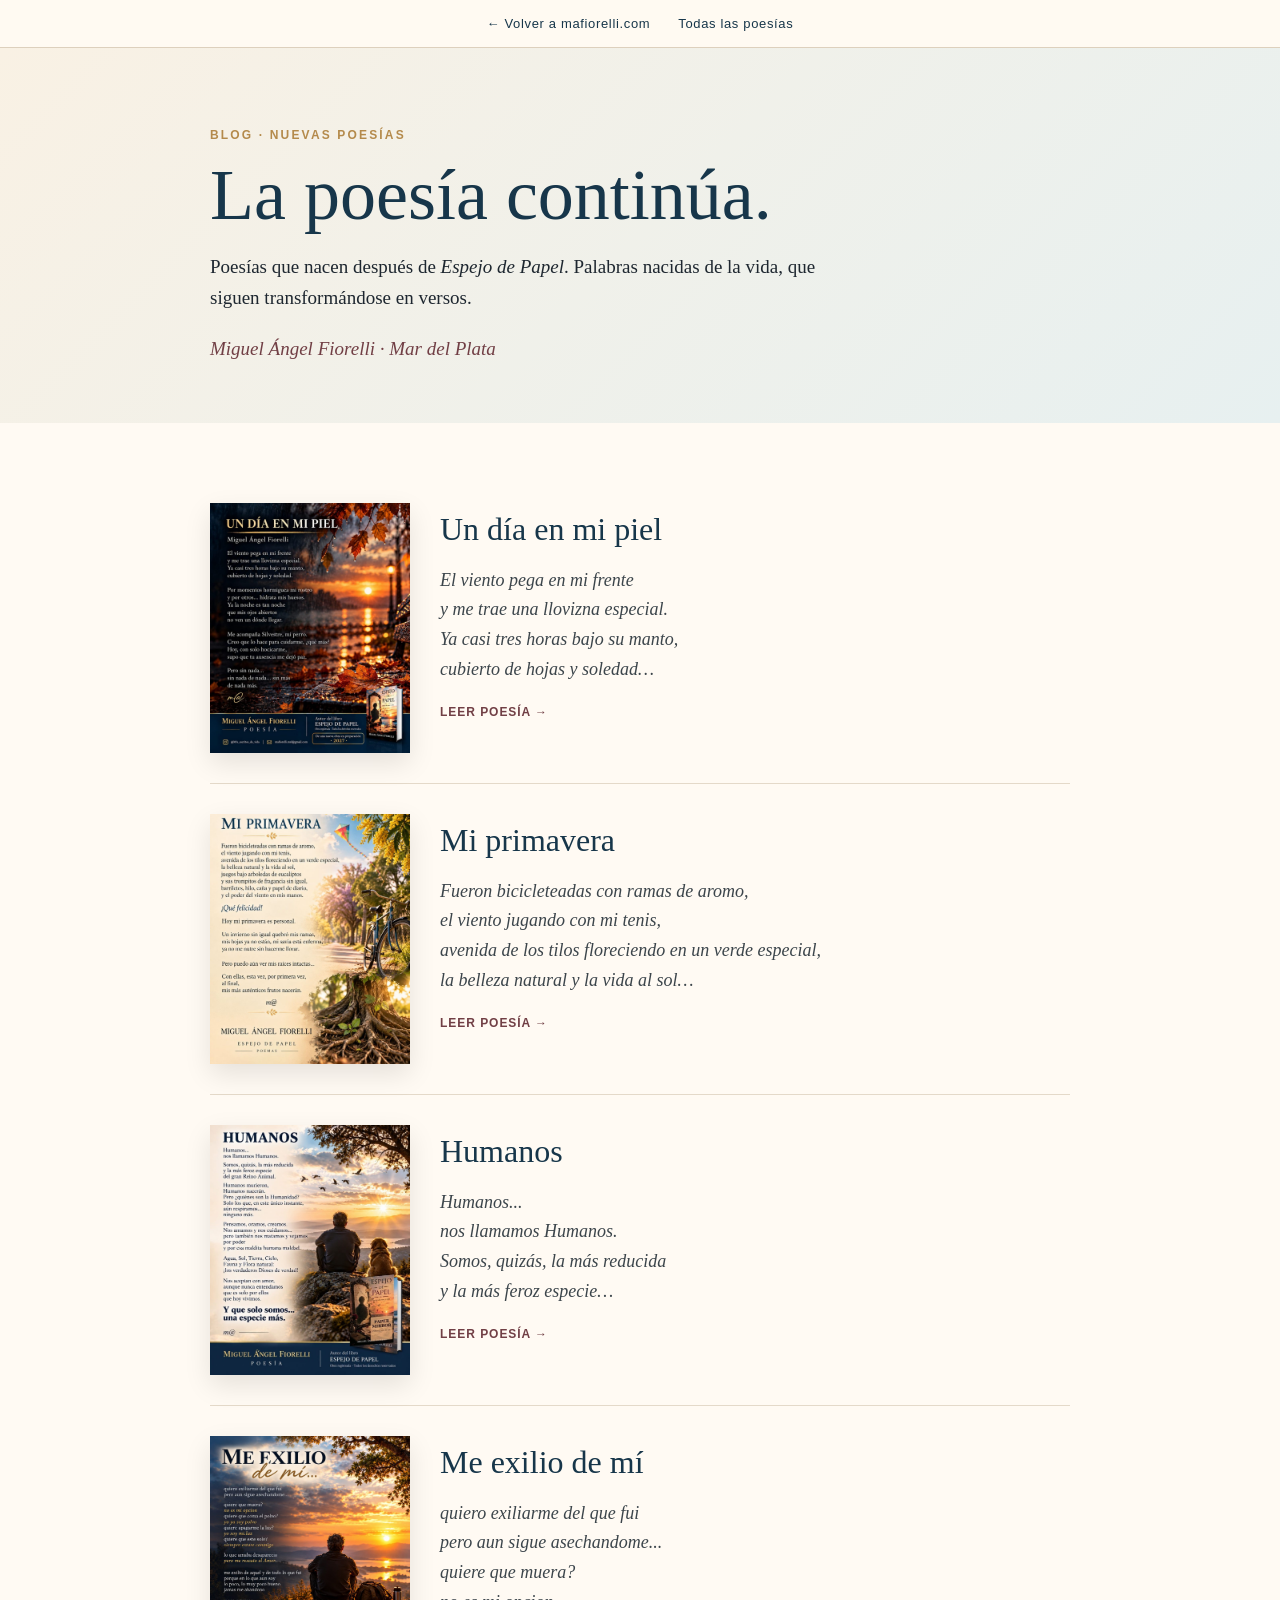
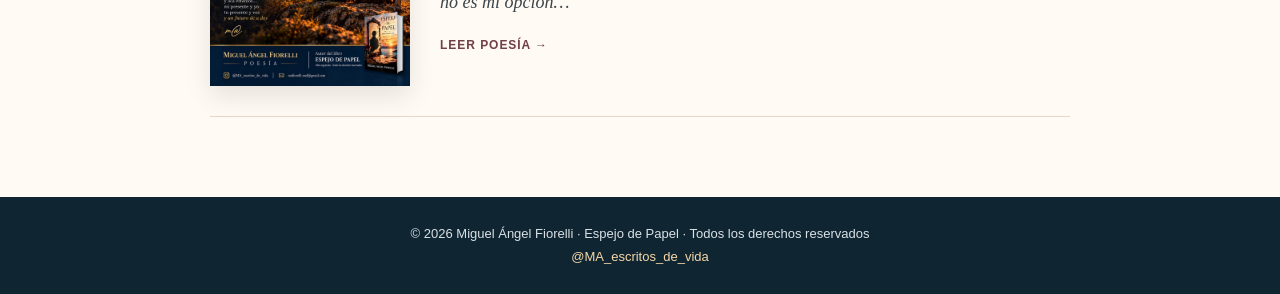
==== blog/index.html @ b0fe0017 "Add files via upload" ====
<!DOCTYPE html>
<html lang="es"><head><meta charset="utf-8"><meta name="viewport" content="width=device-width,initial-scale=1">
<title>Poesías · Miguel Ángel Fiorelli</title>
<meta name="description" content="Nuevas poesías de Miguel Ángel Fiorelli, poeta de Mar del Plata, autor de Espejo de Papel.">
<meta property="og:title" content="Poesías · Miguel Ángel Fiorelli">
<meta property="og:description" content="Nuevas poesías de Miguel Ángel Fiorelli, poeta de Mar del Plata, autor de Espejo de Papel.">
<meta property="og:type" content="article">
<meta property="og:url" content="https://mafiorelli.com/blog/">
<meta property="og:image" content="https://mafiorelli.com/blog/img/un-dia-en-mi-piel.jpg">
<link rel="stylesheet" href="estilo.css">
</head><body>
<nav class="nav"><a href="../">← Volver a mafiorelli.com</a><a href="./">Todas las poesías</a></nav>
<header class="head">
<div class="eyebrow">BLOG · NUEVAS POESÍAS</div>
<h1>La poesía continúa.</h1>
<p>Poesías que nacen después de <em>Espejo de Papel</em>. Palabras nacidas de la vida, que siguen transformándose en versos.</p>
<p class="sig">Miguel Ángel Fiorelli · Mar del Plata</p>
</header>
<main class="list">
<article class="item"><a href="un-dia-en-mi-piel.html"><img src="img/un-dia-en-mi-piel.jpg" alt="" loading="lazy"></a><div><h2><a href="un-dia-en-mi-piel.html">Un día en mi piel</a></h2><p class="excerpt">El viento pega en mi frente<br>y me trae una llovizna especial.<br>Ya casi tres horas bajo su manto,<br>cubierto de hojas y soledad…</p><a class="more" href="un-dia-en-mi-piel.html">LEER POESÍA →</a></div></article>
<article class="item"><a href="mi-primavera.html"><img src="img/mi-primavera.jpg" alt="" loading="lazy"></a><div><h2><a href="mi-primavera.html">Mi primavera</a></h2><p class="excerpt">Fueron bicicleteadas con ramas de aromo,<br>el viento jugando con mi tenis,<br>avenida de los tilos floreciendo en un verde especial,<br>la belleza natural y la vida al sol…</p><a class="more" href="mi-primavera.html">LEER POESÍA →</a></div></article>
<article class="item"><a href="humanos.html"><img src="img/humanos.jpg" alt="" loading="lazy"></a><div><h2><a href="humanos.html">Humanos</a></h2><p class="excerpt">Humanos...<br>nos llamamos Humanos.<br>Somos, quizás, la más reducida<br>y la más feroz especie…</p><a class="more" href="humanos.html">LEER POESÍA →</a></div></article>
<article class="item"><a href="me-exilio-de-mi.html"><img src="img/me-exilio-de-mi.jpg" alt="" loading="lazy"></a><div><h2><a href="me-exilio-de-mi.html">Me exilio de mí</a></h2><p class="excerpt">quiero exiliarme del que fui<br>pero aun sigue asechandome...<br>quiere que muera?<br>no es mi opcion…</p><a class="more" href="me-exilio-de-mi.html">LEER POESÍA →</a></div></article>
</main>
<footer class="footer">© 2026 Miguel Ángel Fiorelli · Espejo de Papel · Todos los derechos reservados<br><a href="https://www.instagram.com/MA_escritos_de_vida/" target="_blank" rel="noopener noreferrer">@MA_escritos_de_vida</a></footer>
</body></html>
---- blog/estilo.css ----
/* Estilo del blog de mafiorelli.com · mismos colores que la web principal */
:root{--ink:#1e2730;--navy:#17364a;--gold:#b48a4b;--paper:#f7f1e7;--cream:#fffaf3;--wine:#713f45;--muted:#66727a}
*{box-sizing:border-box}
html,body{max-width:100%;overflow-x:hidden}
body{margin:0;color:var(--ink);font-family:Georgia,'Times New Roman',serif;background:var(--cream);line-height:1.65}
a{color:inherit}
img{max-width:100%;display:block}
.nav{position:sticky;top:0;z-index:50;background:rgba(255,250,243,.96);border-bottom:1px solid #ddd0bd;display:flex;justify-content:center;gap:28px;padding:13px 18px;font-family:Arial,sans-serif}
.nav a{text-decoration:none;font-size:13px;letter-spacing:.05em;color:var(--navy)}
.nav a:hover{color:var(--gold)}
.eyebrow{font:700 12px/1.2 Arial,sans-serif;letter-spacing:.18em;color:var(--gold);text-transform:uppercase}
.btn{display:inline-block;padding:13px 20px;border-radius:3px;background:var(--navy);color:#fff;text-decoration:none;font:700 12px Arial,sans-serif;letter-spacing:.08em;margin:10px 8px 0 0}
.btn.alt{background:transparent;color:var(--navy);border:1px solid var(--navy)}

/* Lista de poesías */
.head{padding:80px max(24px,calc((100% - 860px)/2)) 40px;background:linear-gradient(135deg,#f9f1e4,#e7f0f0)}
.head h1{font-size:clamp(42px,6vw,72px);line-height:1;color:var(--navy);font-weight:500;margin:16px 0 20px}
.head p{font-size:19px;max-width:640px}
.head .sig{color:var(--wine);font-style:italic}
.list{padding:50px max(24px,calc((100% - 860px)/2)) 80px}
.item{display:grid;grid-template-columns:200px 1fr;gap:30px;align-items:start;padding:30px 0;border-bottom:1px solid #e4d9c9}
.item img{width:100%;aspect-ratio:4/5;object-fit:cover;box-shadow:0 10px 25px #0000001a}
.item h2{font-size:32px;color:var(--navy);font-weight:500;margin:0 0 10px}
.item h2 a{text-decoration:none}
.excerpt{font-style:italic;font-size:18px;color:#3c454b;margin:0 0 14px}
.more{font:700 12px Arial,sans-serif;letter-spacing:.08em;color:var(--wine);text-decoration:none}

/* Página de una poesía */
.poem{padding:70px max(24px,calc((100% - 680px)/2)) 80px}
.poem h1{font-size:clamp(40px,6vw,64px);line-height:1.05;color:var(--navy);font-weight:500;margin:14px 0 6px}
.author{font-size:19px;color:var(--wine);font-style:italic;margin-bottom:34px}
.verses p{font-size:21px;line-height:1.7;margin:0 0 26px}
.verses .hl{color:var(--wine);font-style:italic}
.firma{font-size:26px;font-style:italic;color:var(--gold);margin:6px 0 40px}
.poem-img{margin:0 0 30px;padding:10px;background:#fff;border:1px solid #dfd2c0;box-shadow:0 12px 28px #0000000d}
.poem-img figcaption{text-align:center;color:var(--muted);font-size:13px;padding-top:8px}
.actions{margin-bottom:30px}
.pager{display:flex;justify-content:space-between;gap:20px;padding:22px 0;border-top:1px solid #e4d9c9;border-bottom:1px solid #e4d9c9;font:600 14px Arial,sans-serif}
.pager a{text-decoration:none;color:var(--navy)}
.pager .next{text-align:right;margin-left:auto}
.book{margin-top:40px;padding:28px;background:var(--paper);border-left:4px solid var(--gold)}
.book p{margin:0 0 6px;font-size:18px}

.footer{background:#102532;color:#d9e1e5;text-align:center;padding:25px;font:13px/1.8 Arial,sans-serif}
.footer a{color:#f4d8a6;text-decoration:none}

@media(max-width:600px){
  .nav{gap:16px}.nav a{font-size:12px}
  .head{padding:60px 18px 30px}
  .list{padding:30px 18px 60px}
  .item{grid-template-columns:1fr;gap:16px}
  .item img{aspect-ratio:auto}
  .poem{padding:50px 18px 60px}
  .verses p{font-size:19px}
  .btn{display:block;text-align:center;margin:10px 0 0}
}
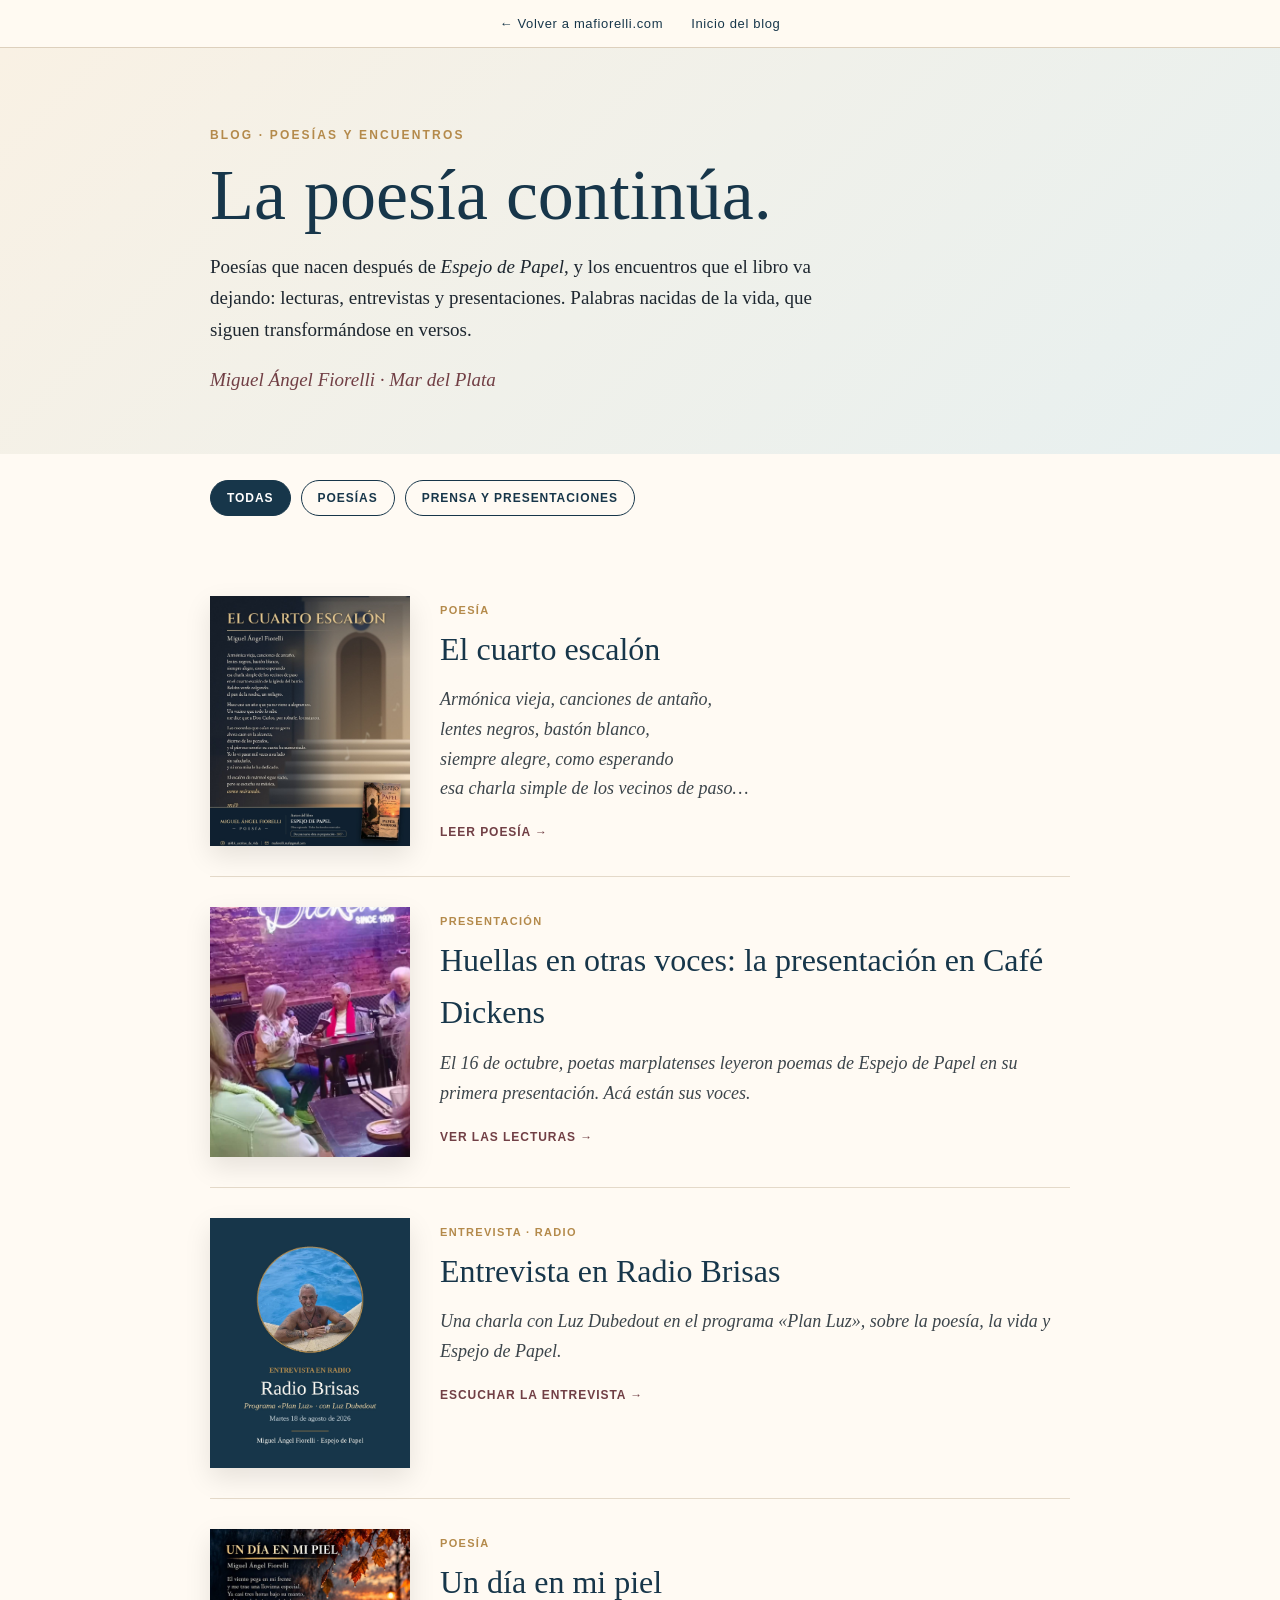
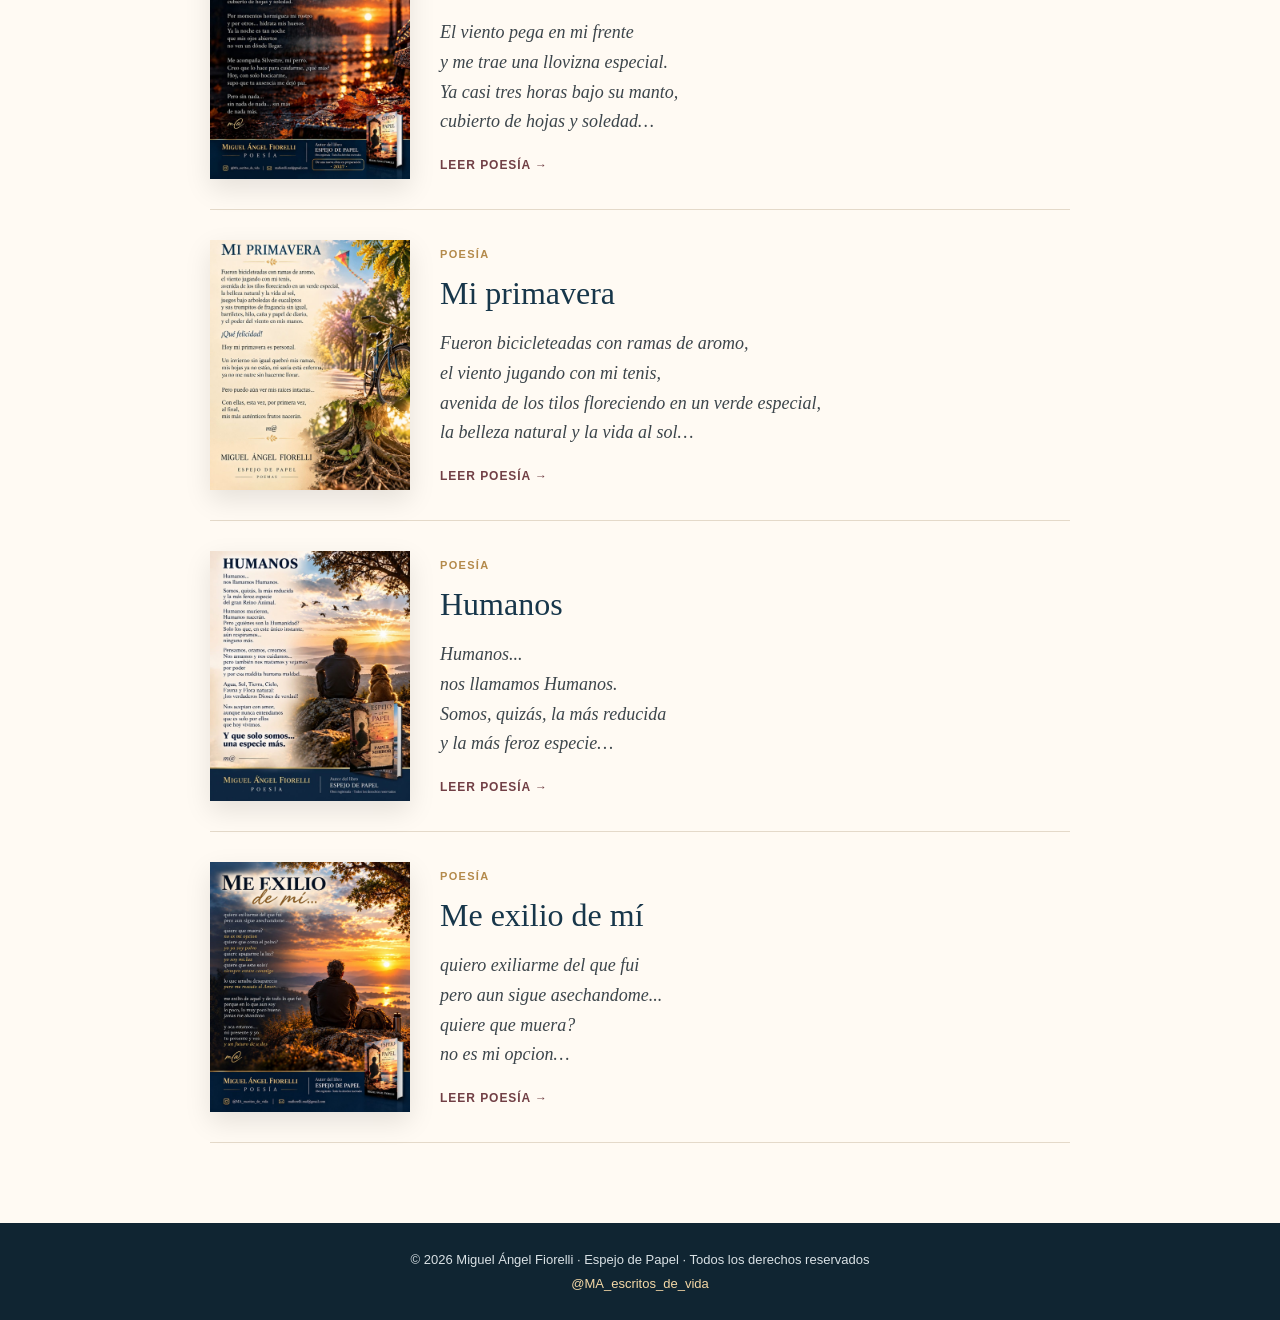
==== commit 37d3ac25: "Add files via upload" ====
--- a/blog/index.html
+++ b/blog/index.html
@@ -1,26 +1,46 @@
 <!DOCTYPE html>
 <html lang="es"><head><meta charset="utf-8"><meta name="viewport" content="width=device-width,initial-scale=1">
-<title>Poesías · Miguel Ángel Fiorelli</title>
-<meta name="description" content="Nuevas poesías de Miguel Ángel Fiorelli, poeta de Mar del Plata, autor de Espejo de Papel.">
-<meta property="og:title" content="Poesías · Miguel Ángel Fiorelli">
-<meta property="og:description" content="Nuevas poesías de Miguel Ángel Fiorelli, poeta de Mar del Plata, autor de Espejo de Papel.">
+<title>Blog · Miguel Ángel Fiorelli</title>
+<meta name="description" content="Poesías, entrevistas y presentaciones de Miguel Ángel Fiorelli, poeta de Mar del Plata, autor de Espejo de Papel.">
+<meta property="og:title" content="Blog · Miguel Ángel Fiorelli">
+<meta property="og:description" content="Poesías, entrevistas y presentaciones de Miguel Ángel Fiorelli, poeta de Mar del Plata, autor de Espejo de Papel.">
 <meta property="og:type" content="article">
 <meta property="og:url" content="https://mafiorelli.com/blog/">
-<meta property="og:image" content="https://mafiorelli.com/blog/img/un-dia-en-mi-piel.jpg">
+<meta property="og:image" content="https://mafiorelli.com/blog/img/el-cuarto-escalon.jpg">
 <link rel="stylesheet" href="estilo.css">
 </head><body>
-<nav class="nav"><a href="../">← Volver a mafiorelli.com</a><a href="./">Todas las poesías</a></nav>
+<nav class="nav"><a href="../">← Volver a mafiorelli.com</a><a href="./">Inicio del blog</a></nav>
 <header class="head">
-<div class="eyebrow">BLOG · NUEVAS POESÍAS</div>
+<div class="eyebrow">BLOG · POESÍAS Y ENCUENTROS</div>
 <h1>La poesía continúa.</h1>
-<p>Poesías que nacen después de <em>Espejo de Papel</em>. Palabras nacidas de la vida, que siguen transformándose en versos.</p>
+<p>Poesías que nacen después de <em>Espejo de Papel</em>, y los encuentros que el libro va dejando: lecturas, entrevistas y presentaciones. Palabras nacidas de la vida, que siguen transformándose en versos.</p>
 <p class="sig">Miguel Ángel Fiorelli · Mar del Plata</p>
 </header>
+<nav class="tabs" aria-label="Secciones del blog">
+<a class="tab on" href="#todas" data-sec="todas">Todas</a>
+<a class="tab" href="#poesias" data-sec="poesias">Poesías</a>
+<a class="tab" href="#prensa" data-sec="prensa">Prensa y presentaciones</a>
+</nav>
 <main class="list">
-<article class="item"><a href="un-dia-en-mi-piel.html"><img src="img/un-dia-en-mi-piel.jpg" alt="" loading="lazy"></a><div><h2><a href="un-dia-en-mi-piel.html">Un día en mi piel</a></h2><p class="excerpt">El viento pega en mi frente<br>y me trae una llovizna especial.<br>Ya casi tres horas bajo su manto,<br>cubierto de hojas y soledad…</p><a class="more" href="un-dia-en-mi-piel.html">LEER POESÍA →</a></div></article>
-<article class="item"><a href="mi-primavera.html"><img src="img/mi-primavera.jpg" alt="" loading="lazy"></a><div><h2><a href="mi-primavera.html">Mi primavera</a></h2><p class="excerpt">Fueron bicicleteadas con ramas de aromo,<br>el viento jugando con mi tenis,<br>avenida de los tilos floreciendo en un verde especial,<br>la belleza natural y la vida al sol…</p><a class="more" href="mi-primavera.html">LEER POESÍA →</a></div></article>
-<article class="item"><a href="humanos.html"><img src="img/humanos.jpg" alt="" loading="lazy"></a><div><h2><a href="humanos.html">Humanos</a></h2><p class="excerpt">Humanos...<br>nos llamamos Humanos.<br>Somos, quizás, la más reducida<br>y la más feroz especie…</p><a class="more" href="humanos.html">LEER POESÍA →</a></div></article>
-<article class="item"><a href="me-exilio-de-mi.html"><img src="img/me-exilio-de-mi.jpg" alt="" loading="lazy"></a><div><h2><a href="me-exilio-de-mi.html">Me exilio de mí</a></h2><p class="excerpt">quiero exiliarme del que fui<br>pero aun sigue asechandome...<br>quiere que muera?<br>no es mi opcion…</p><a class="more" href="me-exilio-de-mi.html">LEER POESÍA →</a></div></article>
+<article class="item" data-sec="poesias"><a href="el-cuarto-escalon.html"><img src="img/el-cuarto-escalon.jpg" alt="" loading="lazy"></a><div><span class="tag">Poesía</span><h2><a href="el-cuarto-escalon.html">El cuarto escalón</a></h2><p class="excerpt">Armónica vieja, canciones de antaño,<br>lentes negros, bastón blanco,<br>siempre alegre, como esperando<br>esa charla simple de los vecinos de paso…</p><a class="more" href="el-cuarto-escalon.html">LEER POESÍA →</a></div></article>
+<article class="item" data-sec="prensa"><a href="presentacion-espejo-de-papel.html"><img src="img/presentacion-espejo-de-papel.jpg" alt="" loading="lazy"></a><div><span class="tag">Presentación</span><h2><a href="presentacion-espejo-de-papel.html">Huellas en otras voces: la presentación en Café Dickens</a></h2><p class="excerpt">El 16 de octubre, poetas marplatenses leyeron poemas de <em>Espejo de Papel</em> en su primera presentación. Acá están sus voces.</p><a class="more" href="presentacion-espejo-de-papel.html">VER LAS LECTURAS →</a></div></article>
+<article class="item" data-sec="prensa"><a href="entrevista-radio-brisas.html"><img src="img/entrevista-radio-brisas.jpg" alt="" loading="lazy"></a><div><span class="tag">Entrevista · Radio</span><h2><a href="entrevista-radio-brisas.html">Entrevista en Radio Brisas</a></h2><p class="excerpt">Una charla con Luz Dubedout en el programa «Plan Luz», sobre la poesía, la vida y <em>Espejo de Papel</em>.</p><a class="more" href="entrevista-radio-brisas.html">ESCUCHAR LA ENTREVISTA →</a></div></article>
+<article class="item" data-sec="poesias"><a href="un-dia-en-mi-piel.html"><img src="img/un-dia-en-mi-piel.jpg" alt="" loading="lazy"></a><div><span class="tag">Poesía</span><h2><a href="un-dia-en-mi-piel.html">Un día en mi piel</a></h2><p class="excerpt">El viento pega en mi frente<br>y me trae una llovizna especial.<br>Ya casi tres horas bajo su manto,<br>cubierto de hojas y soledad…</p><a class="more" href="un-dia-en-mi-piel.html">LEER POESÍA →</a></div></article>
+<article class="item" data-sec="poesias"><a href="mi-primavera.html"><img src="img/mi-primavera.jpg" alt="" loading="lazy"></a><div><span class="tag">Poesía</span><h2><a href="mi-primavera.html">Mi primavera</a></h2><p class="excerpt">Fueron bicicleteadas con ramas de aromo,<br>el viento jugando con mi tenis,<br>avenida de los tilos floreciendo en un verde especial,<br>la belleza natural y la vida al sol…</p><a class="more" href="mi-primavera.html">LEER POESÍA →</a></div></article>
+<article class="item" data-sec="poesias"><a href="humanos.html"><img src="img/humanos.jpg" alt="" loading="lazy"></a><div><span class="tag">Poesía</span><h2><a href="humanos.html">Humanos</a></h2><p class="excerpt">Humanos...<br>nos llamamos Humanos.<br>Somos, quizás, la más reducida<br>y la más feroz especie…</p><a class="more" href="humanos.html">LEER POESÍA →</a></div></article>
+<article class="item" data-sec="poesias"><a href="me-exilio-de-mi.html"><img src="img/me-exilio-de-mi.jpg" alt="" loading="lazy"></a><div><span class="tag">Poesía</span><h2><a href="me-exilio-de-mi.html">Me exilio de mí</a></h2><p class="excerpt">quiero exiliarme del que fui<br>pero aun sigue asechandome...<br>quiere que muera?<br>no es mi opcion…</p><a class="more" href="me-exilio-de-mi.html">LEER POESÍA →</a></div></article>
 </main>
 <footer class="footer">© 2026 Miguel Ángel Fiorelli · Espejo de Papel · Todos los derechos reservados<br><a href="https://www.instagram.com/MA_escritos_de_vida/" target="_blank" rel="noopener noreferrer">@MA_escritos_de_vida</a></footer>
+<script>
+(function(){
+  var tabs=document.querySelectorAll('.tab'),items=document.querySelectorAll('.item');
+  function show(sec){
+    if(['todas','poesias','prensa'].indexOf(sec)<0)sec='todas';
+    tabs.forEach(function(t){t.classList.toggle('on',t.dataset.sec===sec)});
+    items.forEach(function(i){i.classList.toggle('oculto',sec!=='todas'&&i.dataset.sec!==sec)});
+  }
+  tabs.forEach(function(t){t.addEventListener('click',function(e){e.preventDefault();show(t.dataset.sec);history.replaceState(null,'','#'+t.dataset.sec)})});
+  show((location.hash||'#todas').slice(1));
+})();
+</script>
 </body></html>
--- a/blog/estilo.css
+++ b/blog/estilo.css
@@ -54,3 +54,25 @@
   .verses p{font-size:19px}
   .btn{display:block;text-align:center;margin:10px 0 0}
 }
+
+/* Secciones del blog (botones arriba de la lista) */
+.tabs{display:flex;flex-wrap:wrap;gap:10px;padding:26px max(24px,calc((100% - 860px)/2)) 0}
+.tab{font:700 12px Arial,sans-serif;letter-spacing:.08em;text-transform:uppercase;padding:10px 16px;border:1px solid var(--navy);border-radius:30px;background:transparent;color:var(--navy);cursor:pointer;text-decoration:none}
+.tab.on,.tab:hover{background:var(--navy);color:#fff}
+.tag{display:inline-block;font:700 11px Arial,sans-serif;letter-spacing:.12em;color:var(--gold);text-transform:uppercase;margin-bottom:6px}
+.item.oculto{display:none}
+
+/* Entradas de prensa y presentaciones */
+.intro-text p{font-size:19px;line-height:1.7;margin:0 0 20px}
+.ficha{background:var(--paper);border-left:4px solid var(--gold);padding:20px 24px;margin:0 0 30px;font-size:17px}
+.ficha p{margin:0 0 4px}
+.audio{margin:0 0 34px;padding:18px;background:#fff;border:1px solid #dfd2c0}
+.audio audio{width:100%}
+.audio p{margin:10px 0 0;color:var(--muted);font-size:14px;text-align:center}
+.lecturas{display:grid;grid-template-columns:repeat(2,1fr);gap:26px;margin:10px 0 36px}
+.lectura{margin:0;background:#fff;border:1px solid #dfd2c0;padding:10px}
+.lectura video{width:100%;aspect-ratio:9/16;object-fit:cover;background:#102532}
+.lectura figcaption{padding:10px 4px 2px;font-size:16px}
+.lectura figcaption strong{color:var(--navy)}
+.poem h2{font-size:30px;color:var(--navy);font-weight:500;margin:40px 0 14px}
+@media(max-width:600px){.tabs{padding:22px 18px 0;gap:8px}.tab{font-size:11px;padding:9px 13px}.lecturas{grid-template-columns:1fr}}
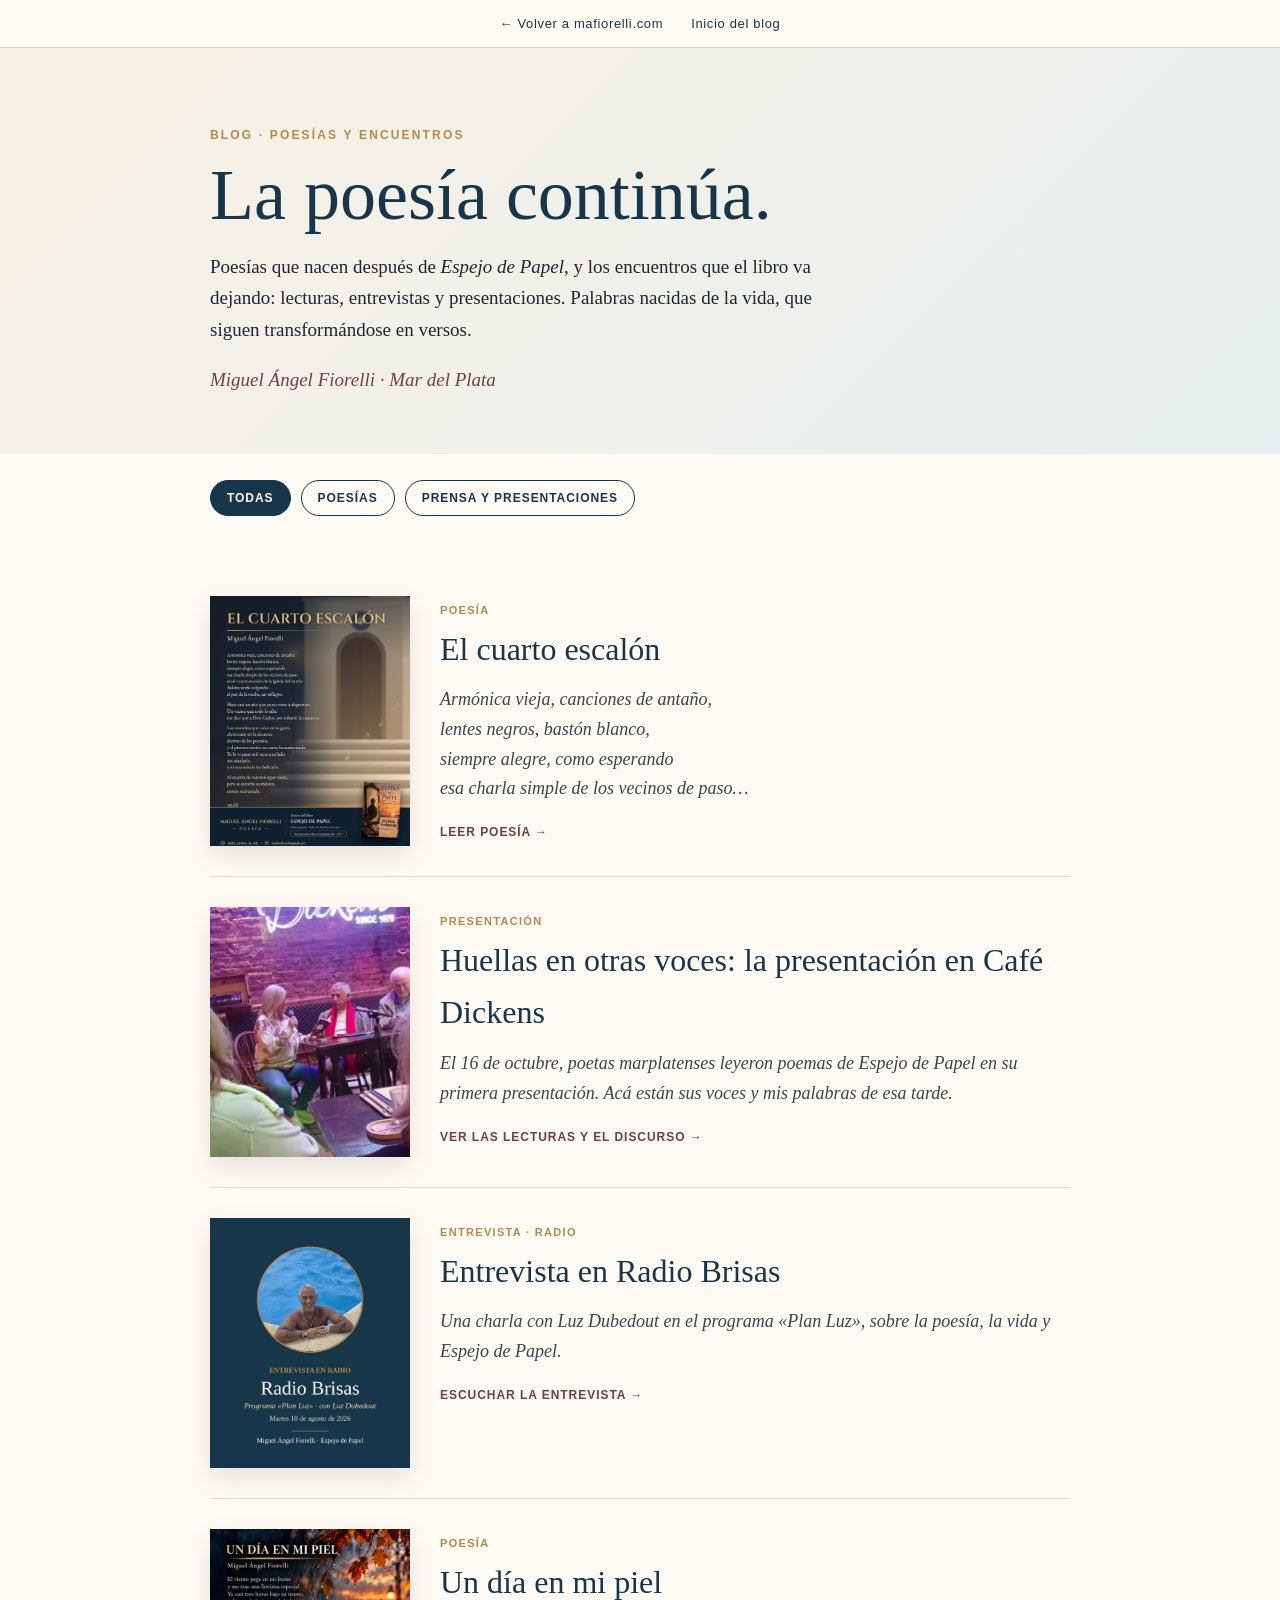
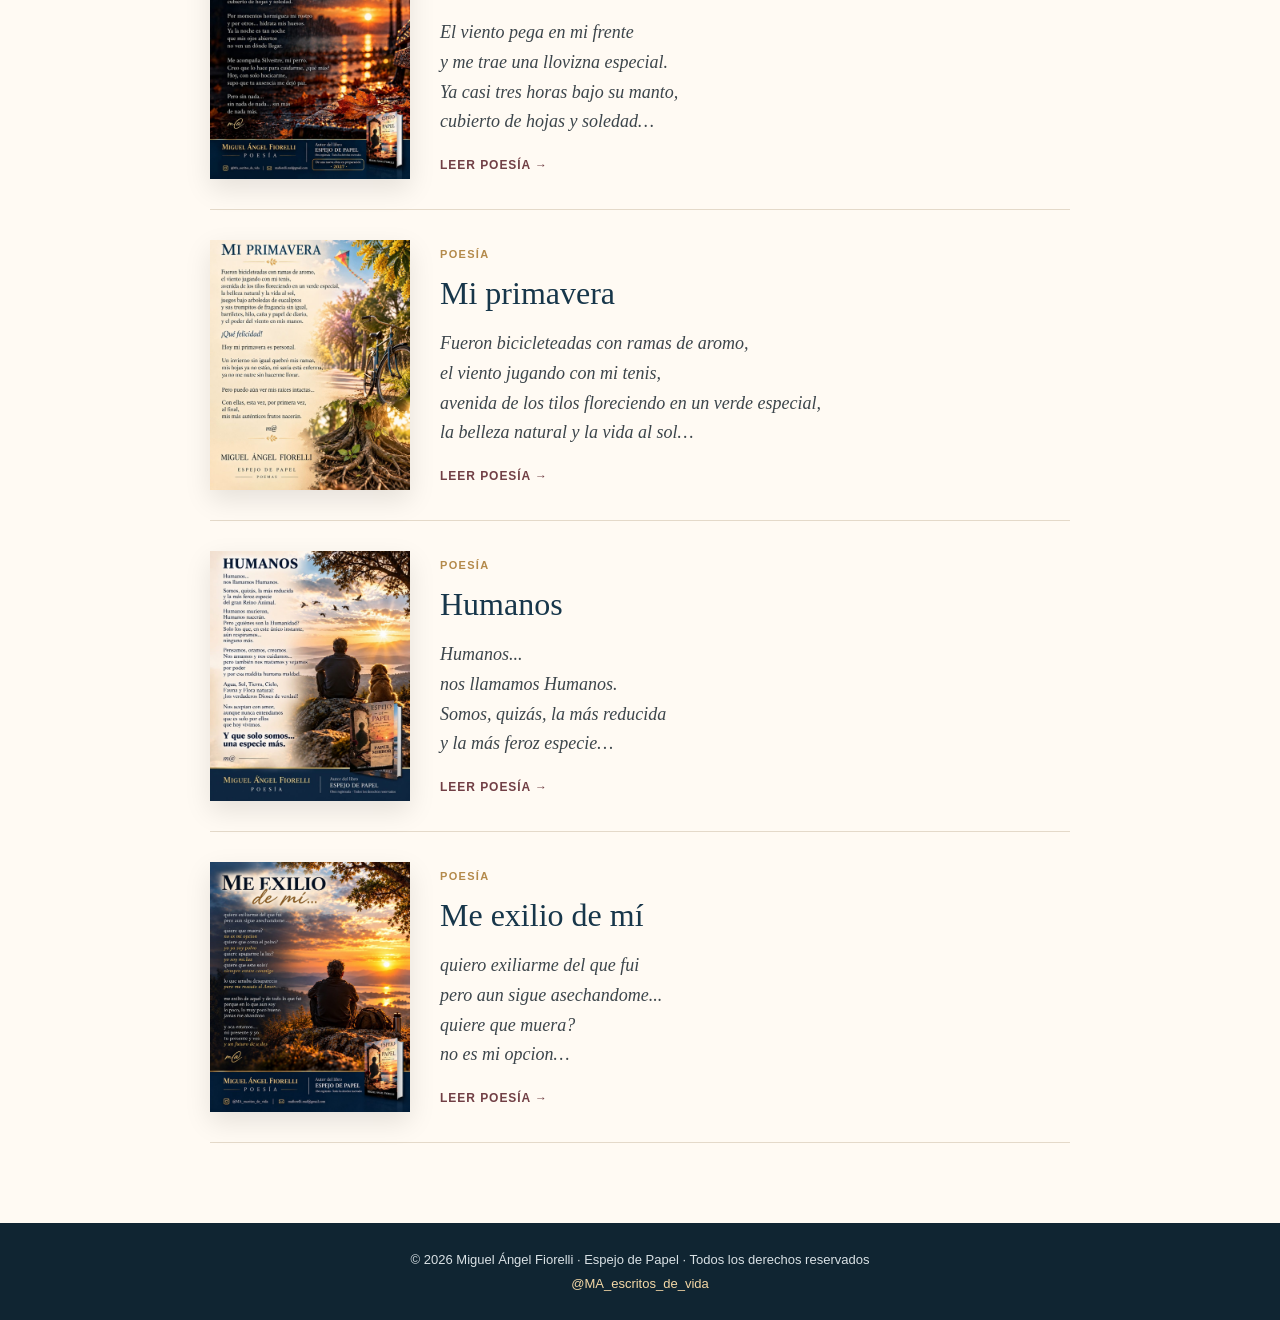
==== commit 46484e67: "Add files via upload" ====
--- a/blog/index.html
+++ b/blog/index.html
@@ -23,7 +23,7 @@
 </nav>
 <main class="list">
 <article class="item" data-sec="poesias"><a href="el-cuarto-escalon.html"><img src="img/el-cuarto-escalon.jpg" alt="" loading="lazy"></a><div><span class="tag">Poesía</span><h2><a href="el-cuarto-escalon.html">El cuarto escalón</a></h2><p class="excerpt">Armónica vieja, canciones de antaño,<br>lentes negros, bastón blanco,<br>siempre alegre, como esperando<br>esa charla simple de los vecinos de paso…</p><a class="more" href="el-cuarto-escalon.html">LEER POESÍA →</a></div></article>
-<article class="item" data-sec="prensa"><a href="presentacion-espejo-de-papel.html"><img src="img/presentacion-espejo-de-papel.jpg" alt="" loading="lazy"></a><div><span class="tag">Presentación</span><h2><a href="presentacion-espejo-de-papel.html">Huellas en otras voces: la presentación en Café Dickens</a></h2><p class="excerpt">El 16 de octubre, poetas marplatenses leyeron poemas de <em>Espejo de Papel</em> en su primera presentación. Acá están sus voces.</p><a class="more" href="presentacion-espejo-de-papel.html">VER LAS LECTURAS →</a></div></article>
+<article class="item" data-sec="prensa"><a href="presentacion-espejo-de-papel.html"><img src="img/presentacion-espejo-de-papel.jpg" alt="" loading="lazy"></a><div><span class="tag">Presentación</span><h2><a href="presentacion-espejo-de-papel.html">Huellas en otras voces: la presentación en Café Dickens</a></h2><p class="excerpt">El 16 de octubre, poetas marplatenses leyeron poemas de <em>Espejo de Papel</em> en su primera presentación. Acá están sus voces y mis palabras de esa tarde.</p><a class="more" href="presentacion-espejo-de-papel.html">VER LAS LECTURAS Y EL DISCURSO →</a></div></article>
 <article class="item" data-sec="prensa"><a href="entrevista-radio-brisas.html"><img src="img/entrevista-radio-brisas.jpg" alt="" loading="lazy"></a><div><span class="tag">Entrevista · Radio</span><h2><a href="entrevista-radio-brisas.html">Entrevista en Radio Brisas</a></h2><p class="excerpt">Una charla con Luz Dubedout en el programa «Plan Luz», sobre la poesía, la vida y <em>Espejo de Papel</em>.</p><a class="more" href="entrevista-radio-brisas.html">ESCUCHAR LA ENTREVISTA →</a></div></article>
 <article class="item" data-sec="poesias"><a href="un-dia-en-mi-piel.html"><img src="img/un-dia-en-mi-piel.jpg" alt="" loading="lazy"></a><div><span class="tag">Poesía</span><h2><a href="un-dia-en-mi-piel.html">Un día en mi piel</a></h2><p class="excerpt">El viento pega en mi frente<br>y me trae una llovizna especial.<br>Ya casi tres horas bajo su manto,<br>cubierto de hojas y soledad…</p><a class="more" href="un-dia-en-mi-piel.html">LEER POESÍA →</a></div></article>
 <article class="item" data-sec="poesias"><a href="mi-primavera.html"><img src="img/mi-primavera.jpg" alt="" loading="lazy"></a><div><span class="tag">Poesía</span><h2><a href="mi-primavera.html">Mi primavera</a></h2><p class="excerpt">Fueron bicicleteadas con ramas de aromo,<br>el viento jugando con mi tenis,<br>avenida de los tilos floreciendo en un verde especial,<br>la belleza natural y la vida al sol…</p><a class="more" href="mi-primavera.html">LEER POESÍA →</a></div></article>
--- a/blog/estilo.css
+++ b/blog/estilo.css
@@ -76,3 +76,6 @@
 .lectura figcaption strong{color:var(--navy)}
 .poem h2{font-size:30px;color:var(--navy);font-weight:500;margin:40px 0 14px}
 @media(max-width:600px){.tabs{padding:22px 18px 0;gap:8px}.tab{font-size:11px;padding:9px 13px}.lecturas{grid-template-columns:1fr}}
+.discurso h3{font-size:22px;color:var(--wine);font-weight:500;font-style:italic;margin:34px 0 12px}
+.discurso blockquote{margin:0 0 22px;padding:16px 22px;background:var(--paper);border-left:3px solid var(--gold);font-style:italic;font-size:18px}
+.discurso .destacado{color:var(--wine);font-style:italic;font-size:21px}
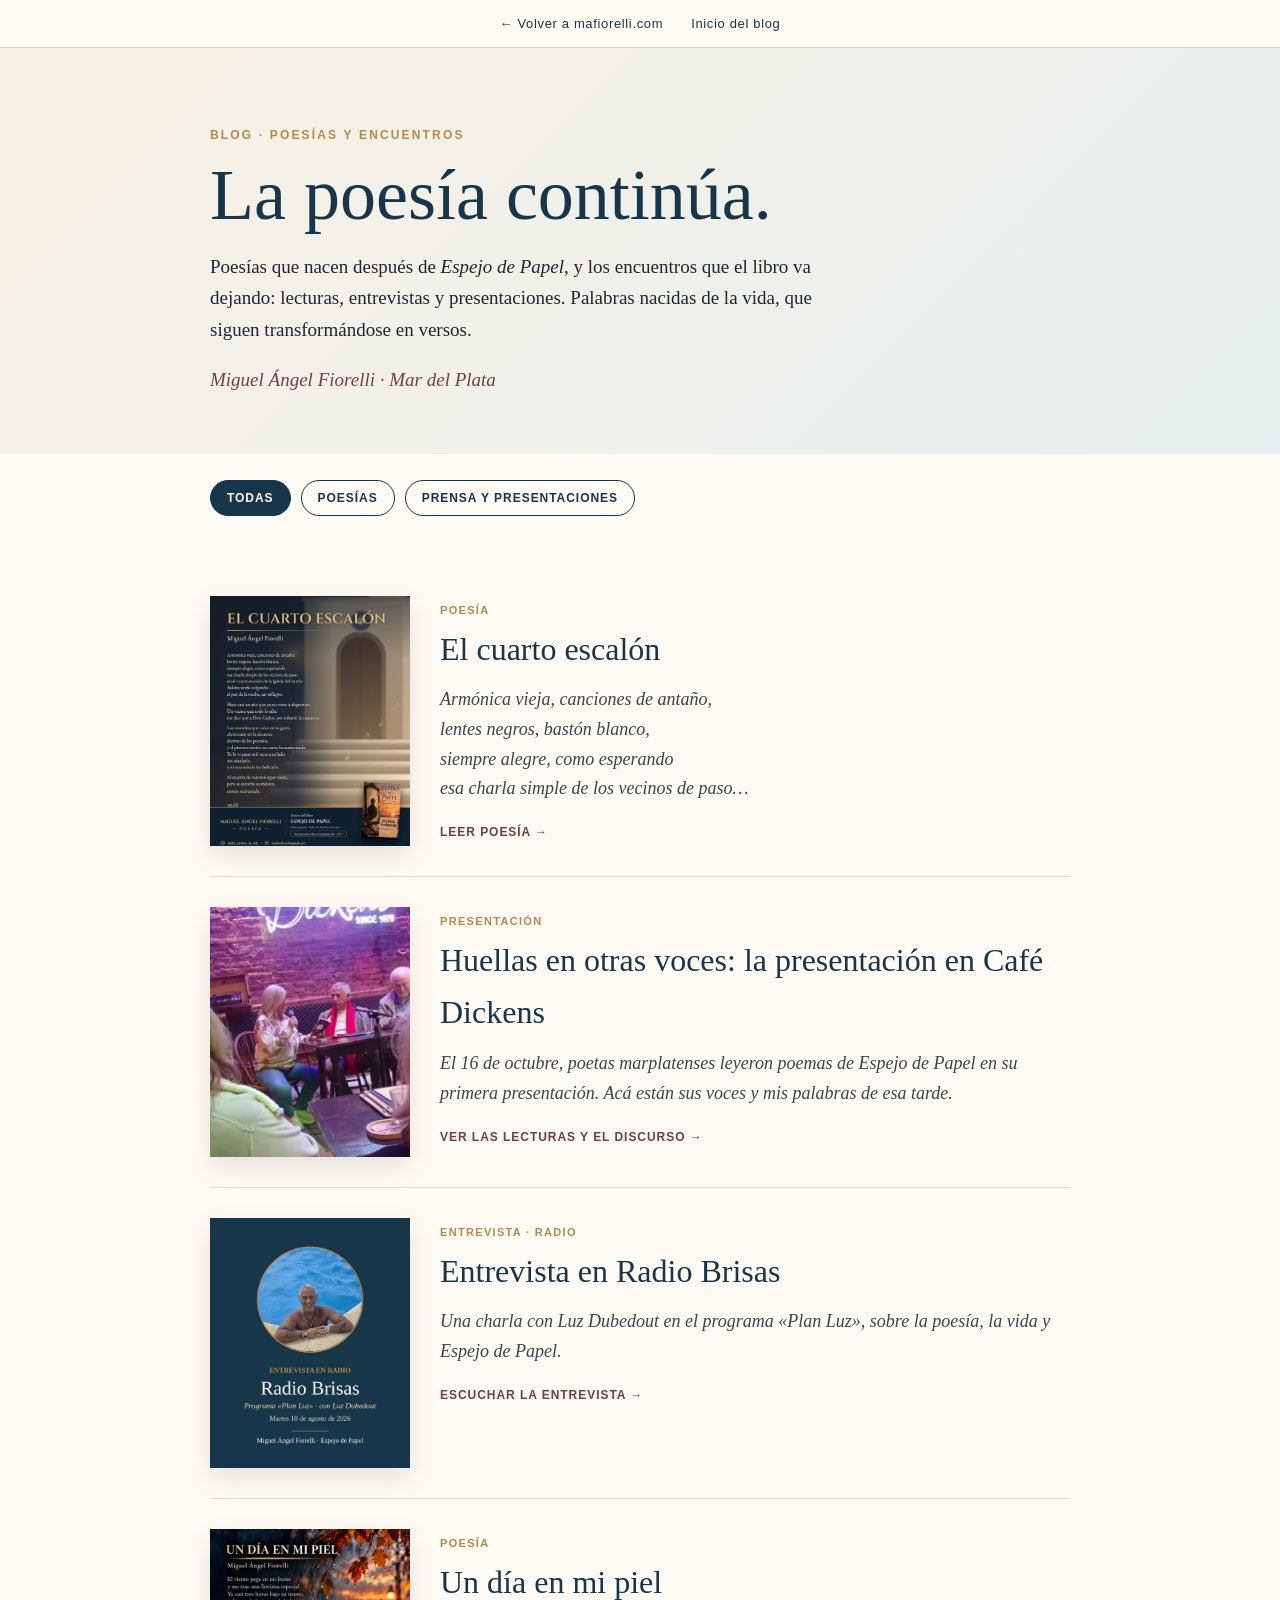
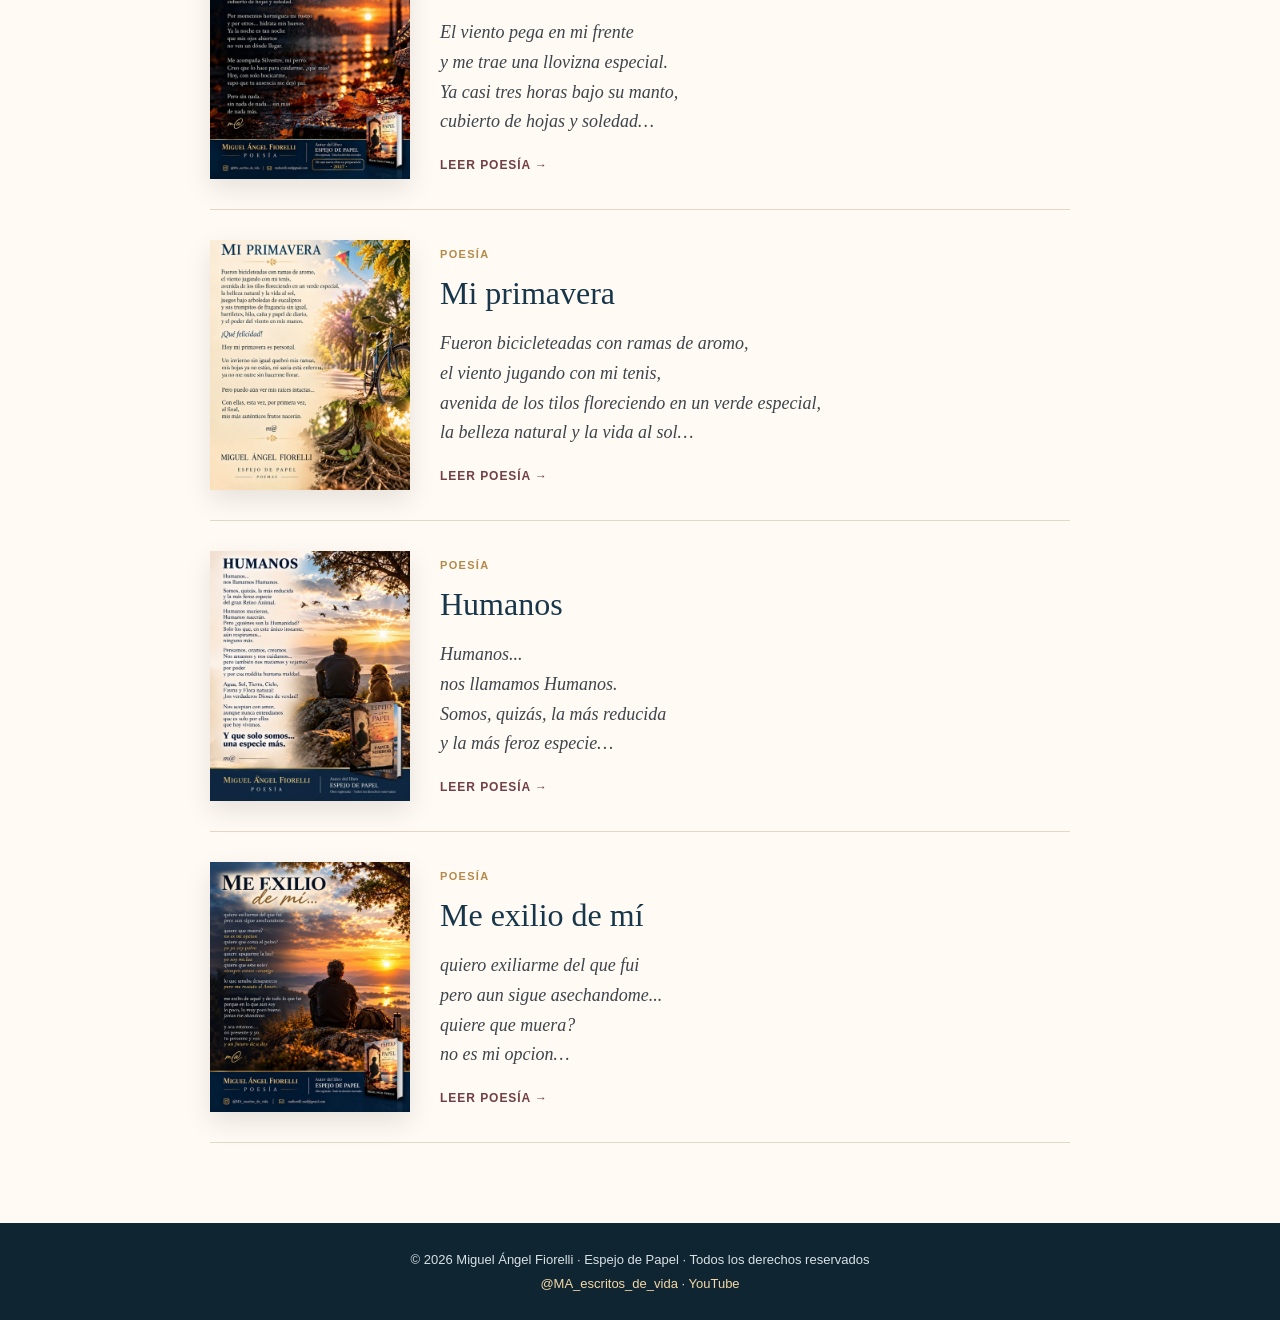
==== commit d93c4450: "Add files via upload" ====
--- a/blog/index.html
+++ b/blog/index.html
@@ -30,7 +30,7 @@
 <article class="item" data-sec="poesias"><a href="humanos.html"><img src="img/humanos.jpg" alt="" loading="lazy"></a><div><span class="tag">Poesía</span><h2><a href="humanos.html">Humanos</a></h2><p class="excerpt">Humanos...<br>nos llamamos Humanos.<br>Somos, quizás, la más reducida<br>y la más feroz especie…</p><a class="more" href="humanos.html">LEER POESÍA →</a></div></article>
 <article class="item" data-sec="poesias"><a href="me-exilio-de-mi.html"><img src="img/me-exilio-de-mi.jpg" alt="" loading="lazy"></a><div><span class="tag">Poesía</span><h2><a href="me-exilio-de-mi.html">Me exilio de mí</a></h2><p class="excerpt">quiero exiliarme del que fui<br>pero aun sigue asechandome...<br>quiere que muera?<br>no es mi opcion…</p><a class="more" href="me-exilio-de-mi.html">LEER POESÍA →</a></div></article>
 </main>
-<footer class="footer">© 2026 Miguel Ángel Fiorelli · Espejo de Papel · Todos los derechos reservados<br><a href="https://www.instagram.com/MA_escritos_de_vida/" target="_blank" rel="noopener noreferrer">@MA_escritos_de_vida</a></footer>
+<footer class="footer">© 2026 Miguel Ángel Fiorelli · Espejo de Papel · Todos los derechos reservados<br><a href="https://www.instagram.com/MA_escritos_de_vida/" target="_blank" rel="noopener noreferrer">@MA_escritos_de_vida</a> · <a href="https://www.youtube.com/@MiguelAngelFiorelliPoeta" target="_blank" rel="noopener noreferrer">YouTube</a></footer>
 <script>
 (function(){
   var tabs=document.querySelectorAll('.tab'),items=document.querySelectorAll('.item');
--- a/blog/estilo.css
+++ b/blog/estilo.css
@@ -31,7 +31,8 @@
 .author{font-size:19px;color:var(--wine);font-style:italic;margin-bottom:34px}
 .verses p{font-size:21px;line-height:1.7;margin:0 0 26px}
 .verses .hl{color:var(--wine);font-style:italic}
-.firma{font-size:26px;font-style:italic;color:var(--gold);margin:6px 0 40px}
+.firma{font-size:26px;font-style:italic;color:var(--gold);margin:6px 0 10px}
+.fecha{font:13px Arial,sans-serif;letter-spacing:.04em;color:var(--muted);margin:0 0 36px}
 .poem-img{margin:0 0 30px;padding:10px;background:#fff;border:1px solid #dfd2c0;box-shadow:0 12px 28px #0000000d}
 .poem-img figcaption{text-align:center;color:var(--muted);font-size:13px;padding-top:8px}
 .actions{margin-bottom:30px}
@@ -79,3 +80,9 @@
 .discurso h3{font-size:22px;color:var(--wine);font-weight:500;font-style:italic;margin:34px 0 12px}
 .discurso blockquote{margin:0 0 22px;padding:16px 22px;background:var(--paper);border-left:3px solid var(--gold);font-style:italic;font-size:18px}
 .discurso .destacado{color:var(--wine);font-style:italic;font-size:21px}
+.lectura figcaption span{color:var(--muted);font-size:15px}
+.poema-leido{margin-top:10px;font-size:16px}
+.poema-leido summary{cursor:pointer;color:var(--wine);font:700 12px Arial,sans-serif;letter-spacing:.08em;text-transform:uppercase}
+.poema-leido p{margin:12px 0 0;line-height:1.6}
+.poema-leido .pie{color:var(--muted);font-size:13px}
+.fragmento{max-width:340px;margin:0 0 34px}
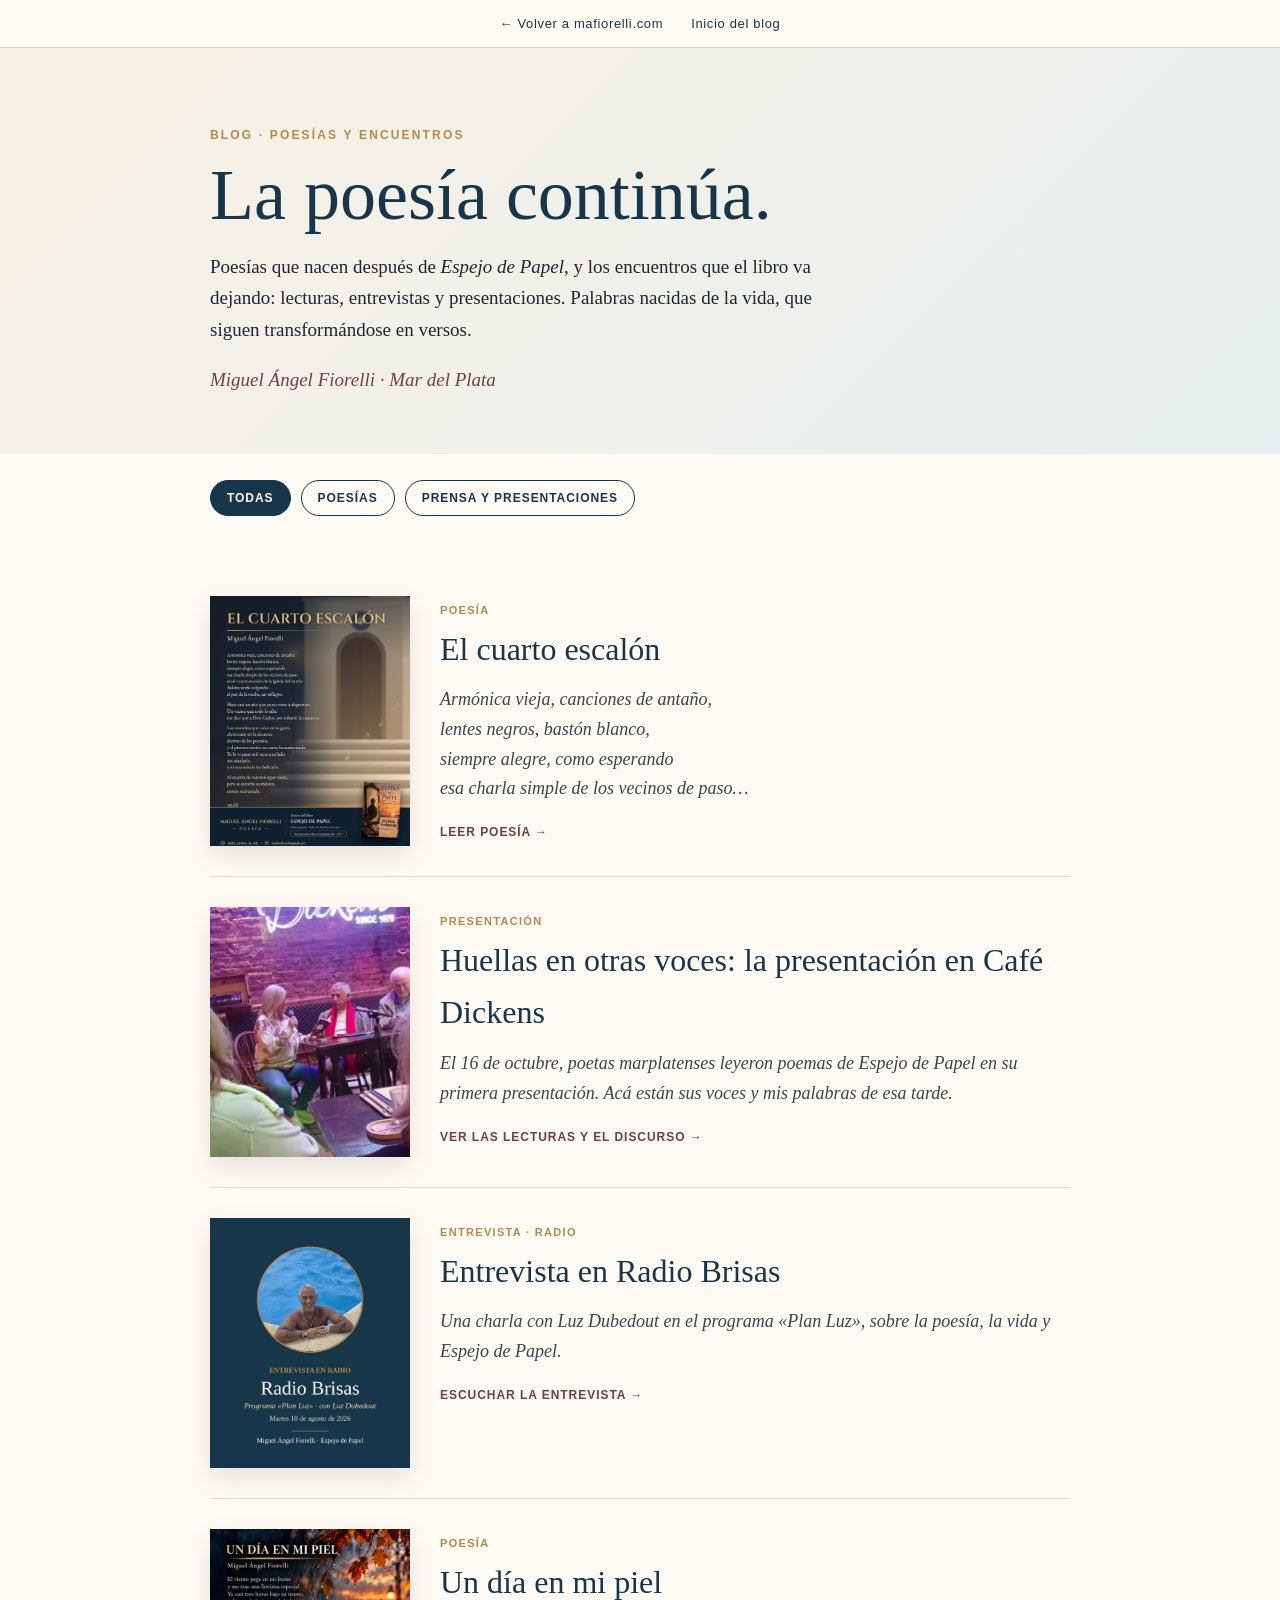
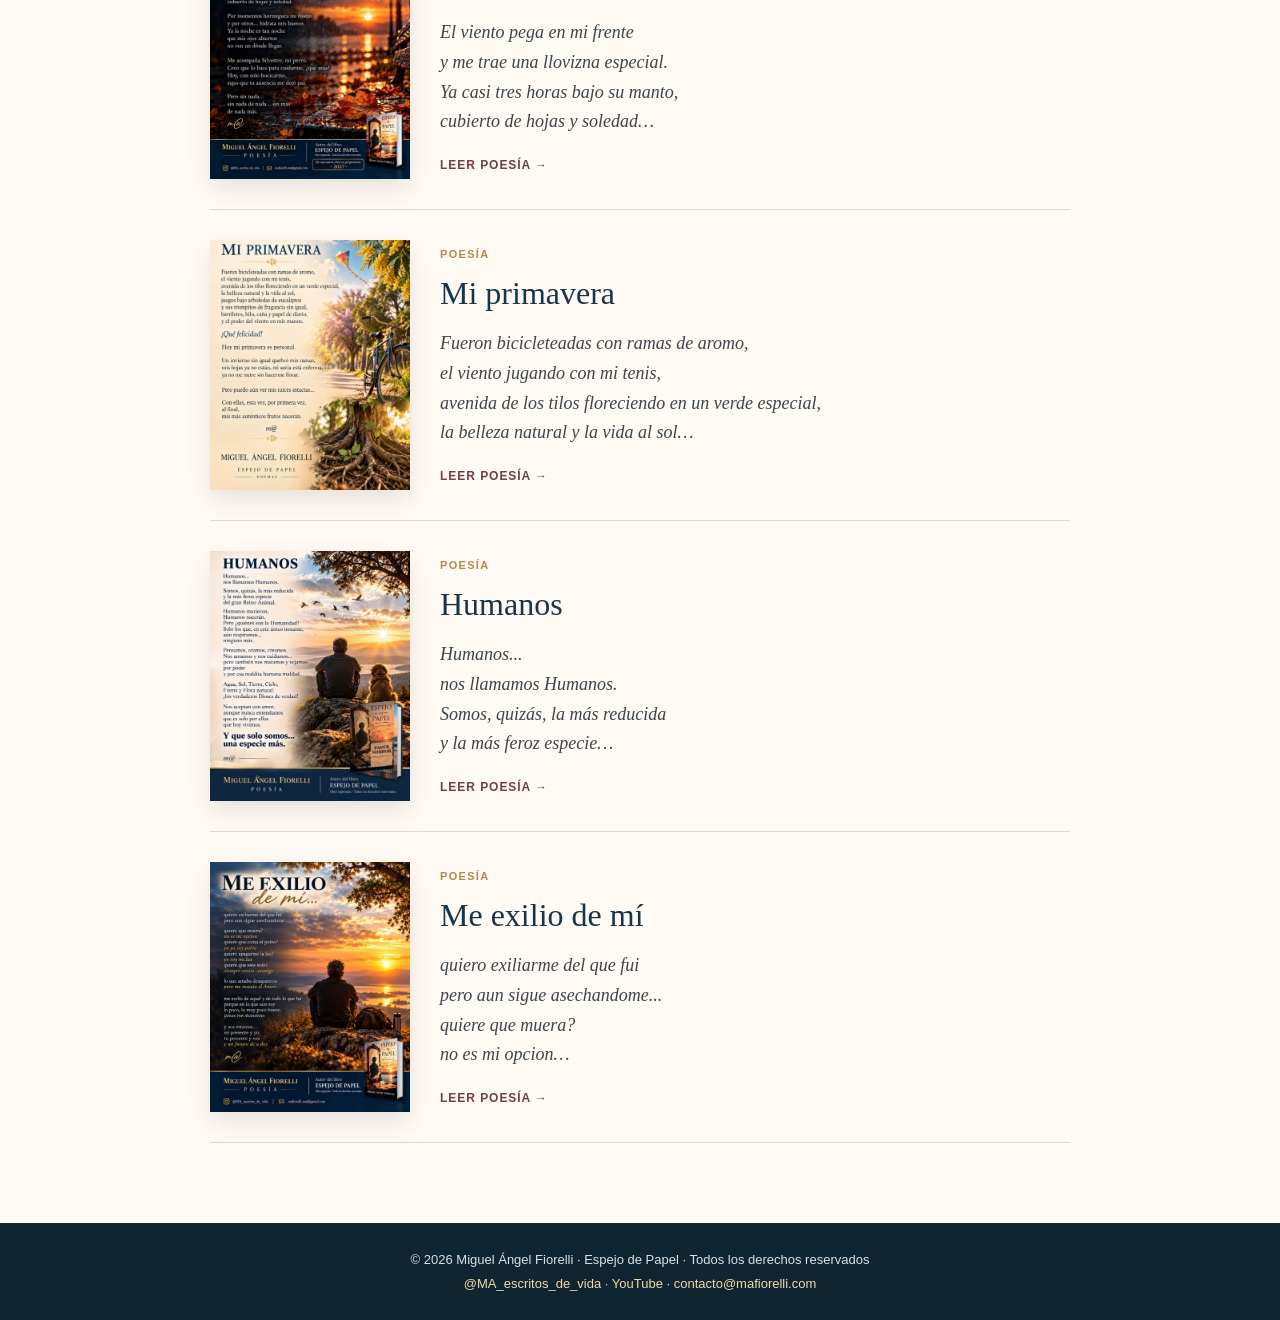
==== commit 2fc4b9fe: "Add files via upload" ====
--- a/blog/index.html
+++ b/blog/index.html
@@ -30,7 +30,7 @@
 <article class="item" data-sec="poesias"><a href="humanos.html"><img src="img/humanos.jpg" alt="" loading="lazy"></a><div><span class="tag">Poesía</span><h2><a href="humanos.html">Humanos</a></h2><p class="excerpt">Humanos...<br>nos llamamos Humanos.<br>Somos, quizás, la más reducida<br>y la más feroz especie…</p><a class="more" href="humanos.html">LEER POESÍA →</a></div></article>
 <article class="item" data-sec="poesias"><a href="me-exilio-de-mi.html"><img src="img/me-exilio-de-mi.jpg" alt="" loading="lazy"></a><div><span class="tag">Poesía</span><h2><a href="me-exilio-de-mi.html">Me exilio de mí</a></h2><p class="excerpt">quiero exiliarme del que fui<br>pero aun sigue asechandome...<br>quiere que muera?<br>no es mi opcion…</p><a class="more" href="me-exilio-de-mi.html">LEER POESÍA →</a></div></article>
 </main>
-<footer class="footer">© 2026 Miguel Ángel Fiorelli · Espejo de Papel · Todos los derechos reservados<br><a href="https://www.instagram.com/MA_escritos_de_vida/" target="_blank" rel="noopener noreferrer">@MA_escritos_de_vida</a> · <a href="https://www.youtube.com/@MiguelAngelFiorelliPoeta" target="_blank" rel="noopener noreferrer">YouTube</a></footer>
+<footer class="footer">© 2026 Miguel Ángel Fiorelli · Espejo de Papel · Todos los derechos reservados<br><a href="https://www.instagram.com/MA_escritos_de_vida/" target="_blank" rel="noopener noreferrer">@MA_escritos_de_vida</a> · <a href="https://www.youtube.com/@MiguelAngelFiorelliPoeta" target="_blank" rel="noopener noreferrer">YouTube</a> · <a href="mailto:contacto@mafiorelli.com">contacto@mafiorelli.com</a></footer>
 <script>
 (function(){
   var tabs=document.querySelectorAll('.tab'),items=document.querySelectorAll('.item');
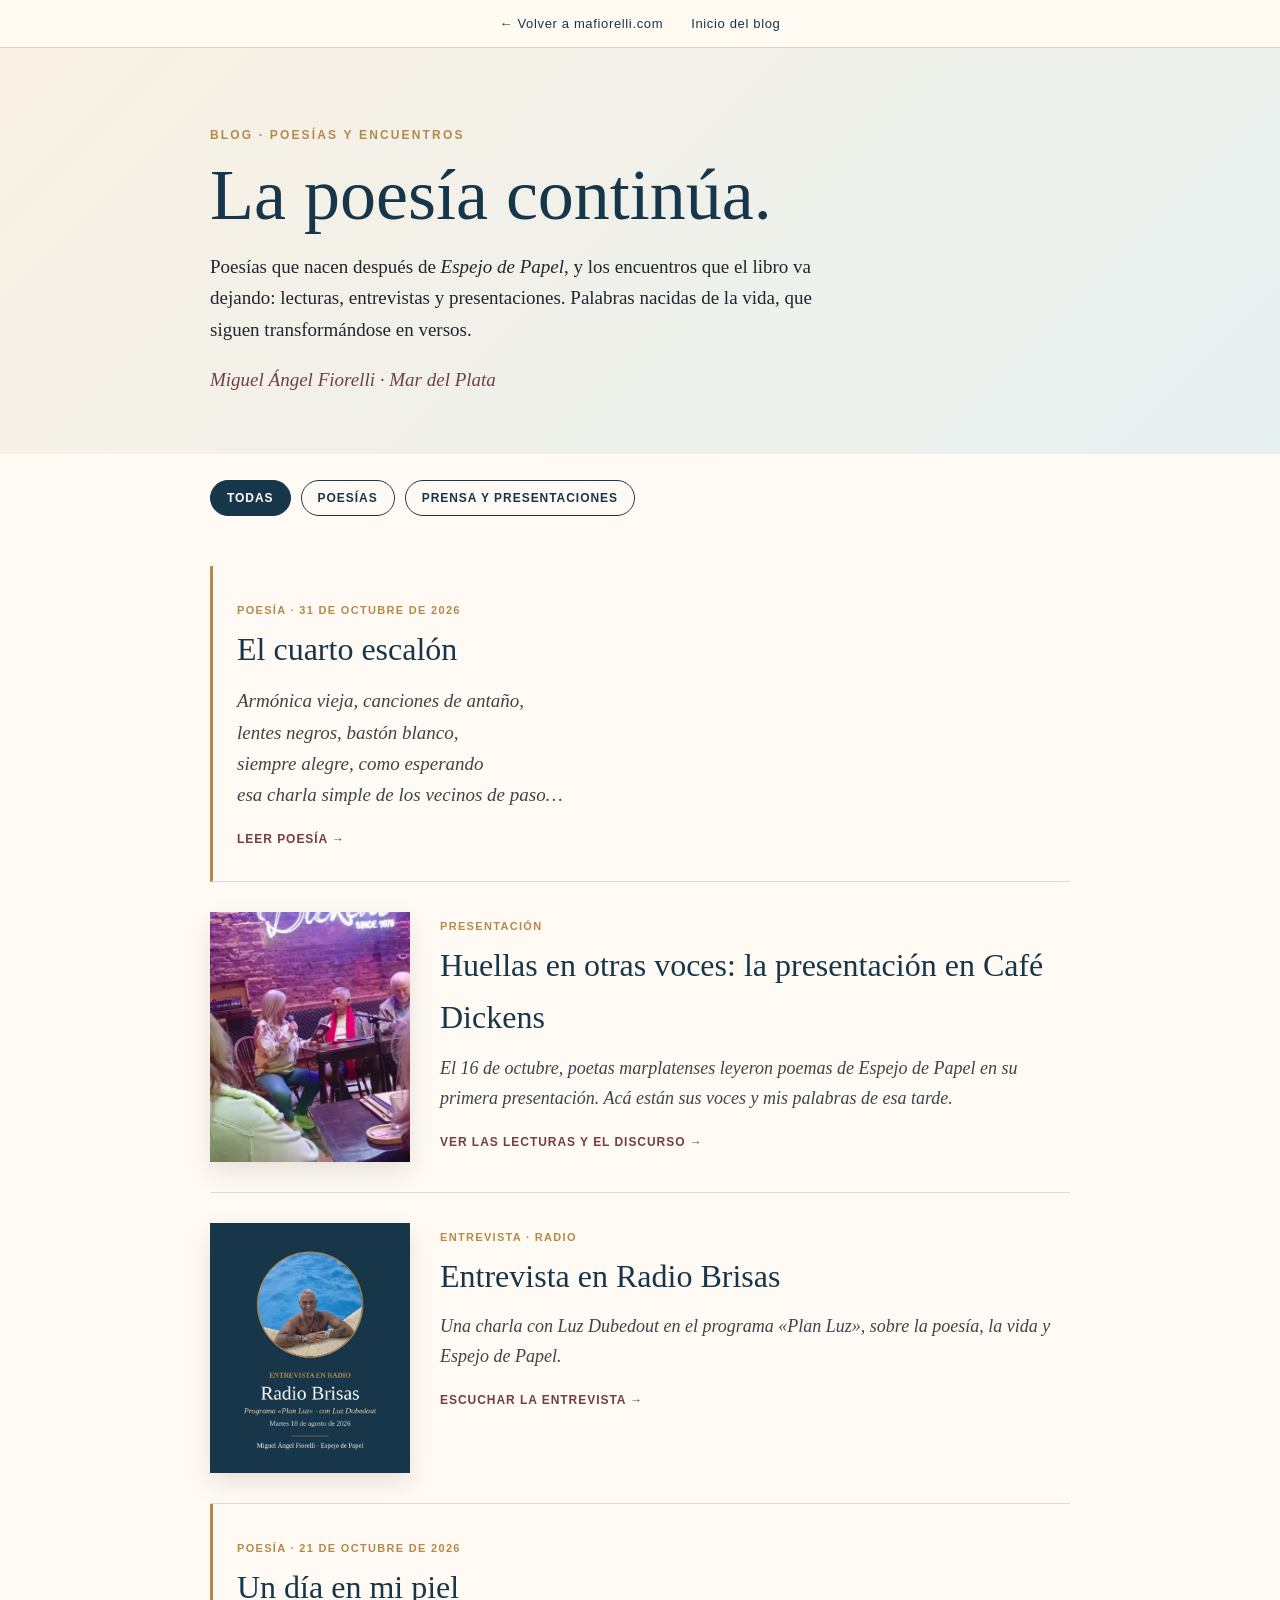
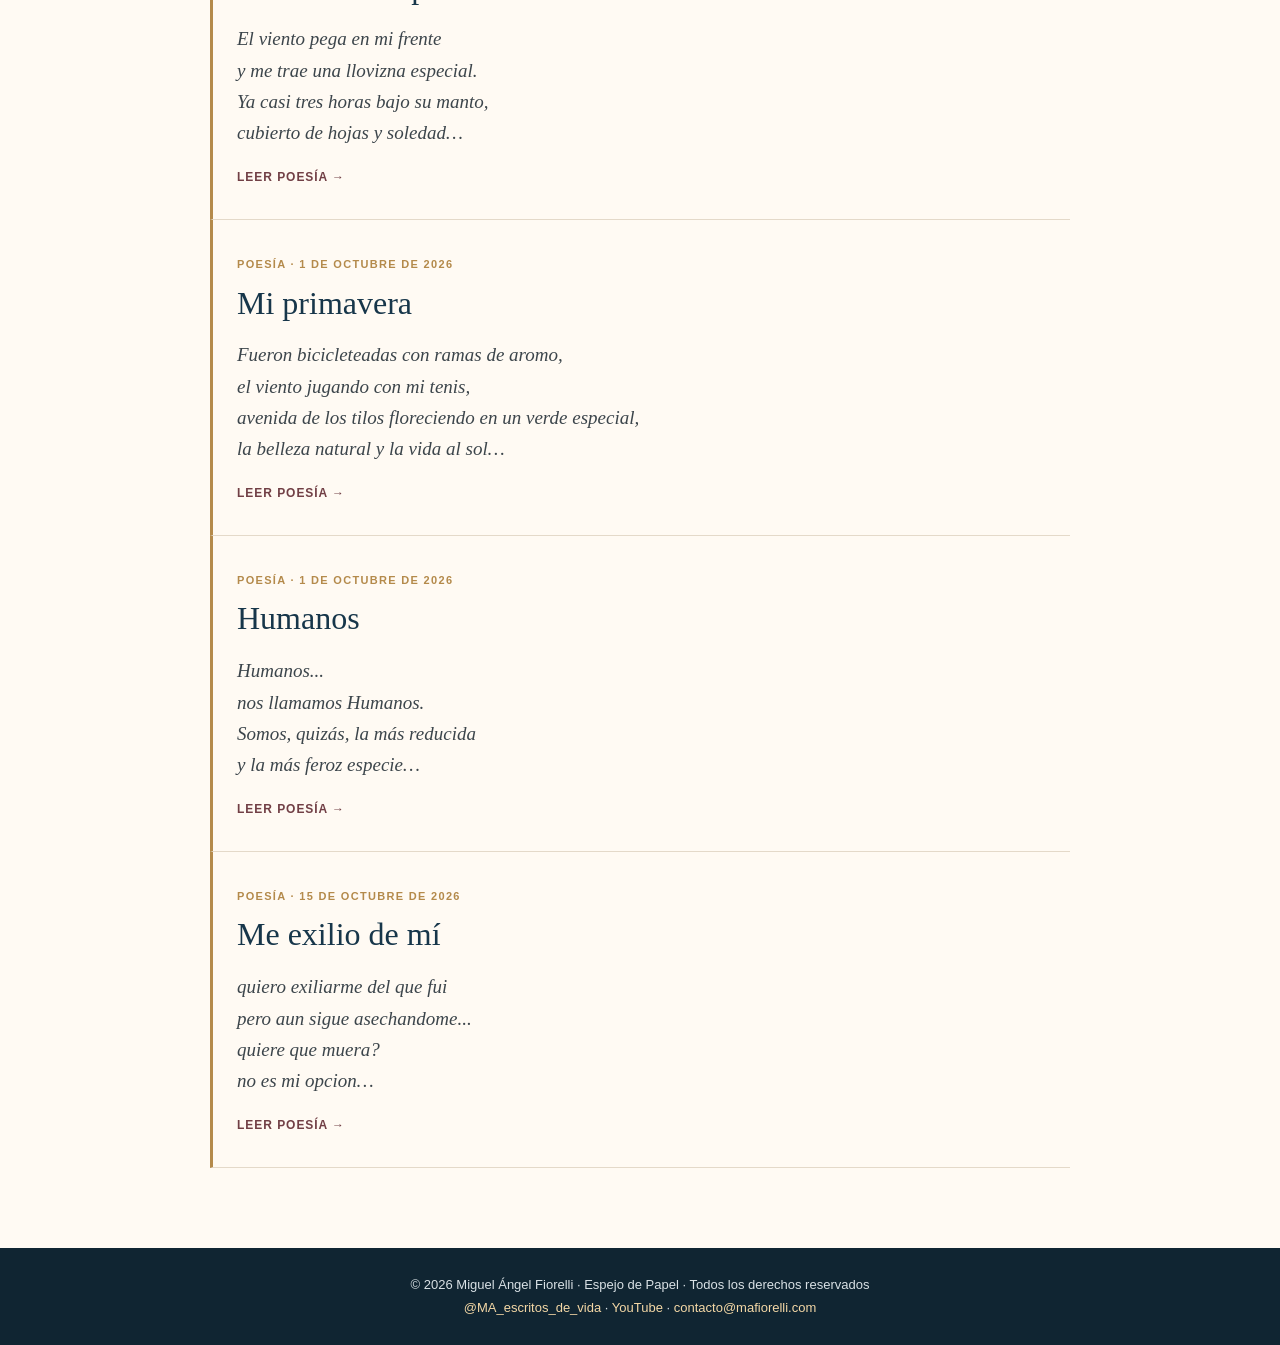
==== commit e4e8889c: "Add files via upload" ====
--- a/blog/index.html
+++ b/blog/index.html
@@ -22,13 +22,13 @@
 <a class="tab" href="#prensa" data-sec="prensa">Prensa y presentaciones</a>
 </nav>
 <main class="list">
-<article class="item" data-sec="poesias"><a href="el-cuarto-escalon.html"><img src="img/el-cuarto-escalon.jpg" alt="" loading="lazy"></a><div><span class="tag">Poesía</span><h2><a href="el-cuarto-escalon.html">El cuarto escalón</a></h2><p class="excerpt">Armónica vieja, canciones de antaño,<br>lentes negros, bastón blanco,<br>siempre alegre, como esperando<br>esa charla simple de los vecinos de paso…</p><a class="more" href="el-cuarto-escalon.html">LEER POESÍA →</a></div></article>
+<article class="item solo-texto" data-sec="poesias"><div><span class="tag">Poesía · 31 de octubre de 2026</span><h2><a href="el-cuarto-escalon.html">El cuarto escalón</a></h2><p class="excerpt">Armónica vieja, canciones de antaño,<br>lentes negros, bastón blanco,<br>siempre alegre, como esperando<br>esa charla simple de los vecinos de paso…</p><a class="more" href="el-cuarto-escalon.html">LEER POESÍA →</a></div></article>
 <article class="item" data-sec="prensa"><a href="presentacion-espejo-de-papel.html"><img src="img/presentacion-espejo-de-papel.jpg" alt="" loading="lazy"></a><div><span class="tag">Presentación</span><h2><a href="presentacion-espejo-de-papel.html">Huellas en otras voces: la presentación en Café Dickens</a></h2><p class="excerpt">El 16 de octubre, poetas marplatenses leyeron poemas de <em>Espejo de Papel</em> en su primera presentación. Acá están sus voces y mis palabras de esa tarde.</p><a class="more" href="presentacion-espejo-de-papel.html">VER LAS LECTURAS Y EL DISCURSO →</a></div></article>
 <article class="item" data-sec="prensa"><a href="entrevista-radio-brisas.html"><img src="img/entrevista-radio-brisas.jpg" alt="" loading="lazy"></a><div><span class="tag">Entrevista · Radio</span><h2><a href="entrevista-radio-brisas.html">Entrevista en Radio Brisas</a></h2><p class="excerpt">Una charla con Luz Dubedout en el programa «Plan Luz», sobre la poesía, la vida y <em>Espejo de Papel</em>.</p><a class="more" href="entrevista-radio-brisas.html">ESCUCHAR LA ENTREVISTA →</a></div></article>
-<article class="item" data-sec="poesias"><a href="un-dia-en-mi-piel.html"><img src="img/un-dia-en-mi-piel.jpg" alt="" loading="lazy"></a><div><span class="tag">Poesía</span><h2><a href="un-dia-en-mi-piel.html">Un día en mi piel</a></h2><p class="excerpt">El viento pega en mi frente<br>y me trae una llovizna especial.<br>Ya casi tres horas bajo su manto,<br>cubierto de hojas y soledad…</p><a class="more" href="un-dia-en-mi-piel.html">LEER POESÍA →</a></div></article>
-<article class="item" data-sec="poesias"><a href="mi-primavera.html"><img src="img/mi-primavera.jpg" alt="" loading="lazy"></a><div><span class="tag">Poesía</span><h2><a href="mi-primavera.html">Mi primavera</a></h2><p class="excerpt">Fueron bicicleteadas con ramas de aromo,<br>el viento jugando con mi tenis,<br>avenida de los tilos floreciendo en un verde especial,<br>la belleza natural y la vida al sol…</p><a class="more" href="mi-primavera.html">LEER POESÍA →</a></div></article>
-<article class="item" data-sec="poesias"><a href="humanos.html"><img src="img/humanos.jpg" alt="" loading="lazy"></a><div><span class="tag">Poesía</span><h2><a href="humanos.html">Humanos</a></h2><p class="excerpt">Humanos...<br>nos llamamos Humanos.<br>Somos, quizás, la más reducida<br>y la más feroz especie…</p><a class="more" href="humanos.html">LEER POESÍA →</a></div></article>
-<article class="item" data-sec="poesias"><a href="me-exilio-de-mi.html"><img src="img/me-exilio-de-mi.jpg" alt="" loading="lazy"></a><div><span class="tag">Poesía</span><h2><a href="me-exilio-de-mi.html">Me exilio de mí</a></h2><p class="excerpt">quiero exiliarme del que fui<br>pero aun sigue asechandome...<br>quiere que muera?<br>no es mi opcion…</p><a class="more" href="me-exilio-de-mi.html">LEER POESÍA →</a></div></article>
+<article class="item solo-texto" data-sec="poesias"><div><span class="tag">Poesía · 21 de octubre de 2026</span><h2><a href="un-dia-en-mi-piel.html">Un día en mi piel</a></h2><p class="excerpt">El viento pega en mi frente<br>y me trae una llovizna especial.<br>Ya casi tres horas bajo su manto,<br>cubierto de hojas y soledad…</p><a class="more" href="un-dia-en-mi-piel.html">LEER POESÍA →</a></div></article>
+<article class="item solo-texto" data-sec="poesias"><div><span class="tag">Poesía · 1 de octubre de 2026</span><h2><a href="mi-primavera.html">Mi primavera</a></h2><p class="excerpt">Fueron bicicleteadas con ramas de aromo,<br>el viento jugando con mi tenis,<br>avenida de los tilos floreciendo en un verde especial,<br>la belleza natural y la vida al sol…</p><a class="more" href="mi-primavera.html">LEER POESÍA →</a></div></article>
+<article class="item solo-texto" data-sec="poesias"><div><span class="tag">Poesía · 1 de octubre de 2026</span><h2><a href="humanos.html">Humanos</a></h2><p class="excerpt">Humanos...<br>nos llamamos Humanos.<br>Somos, quizás, la más reducida<br>y la más feroz especie…</p><a class="more" href="humanos.html">LEER POESÍA →</a></div></article>
+<article class="item solo-texto" data-sec="poesias"><div><span class="tag">Poesía · 15 de octubre de 2026</span><h2><a href="me-exilio-de-mi.html">Me exilio de mí</a></h2><p class="excerpt">quiero exiliarme del que fui<br>pero aun sigue asechandome...<br>quiere que muera?<br>no es mi opcion…</p><a class="more" href="me-exilio-de-mi.html">LEER POESÍA →</a></div></article>
 </main>
 <footer class="footer">© 2026 Miguel Ángel Fiorelli · Espejo de Papel · Todos los derechos reservados<br><a href="https://www.instagram.com/MA_escritos_de_vida/" target="_blank" rel="noopener noreferrer">@MA_escritos_de_vida</a> · <a href="https://www.youtube.com/@MiguelAngelFiorelliPoeta" target="_blank" rel="noopener noreferrer">YouTube</a> · <a href="mailto:contacto@mafiorelli.com">contacto@mafiorelli.com</a></footer>
 <script>
--- a/blog/estilo.css
+++ b/blog/estilo.css
@@ -86,3 +86,7 @@
 .poema-leido p{margin:12px 0 0;line-height:1.6}
 .poema-leido .pie{color:var(--muted);font-size:13px}
 .fragmento{max-width:340px;margin:0 0 34px}
+
+/* Poesías solo en texto (sin imagen), 7/11/2026 */
+.item.solo-texto{grid-template-columns:1fr;border-left:3px solid var(--gold);padding-left:24px}
+.item.solo-texto .excerpt{font-size:19px}
